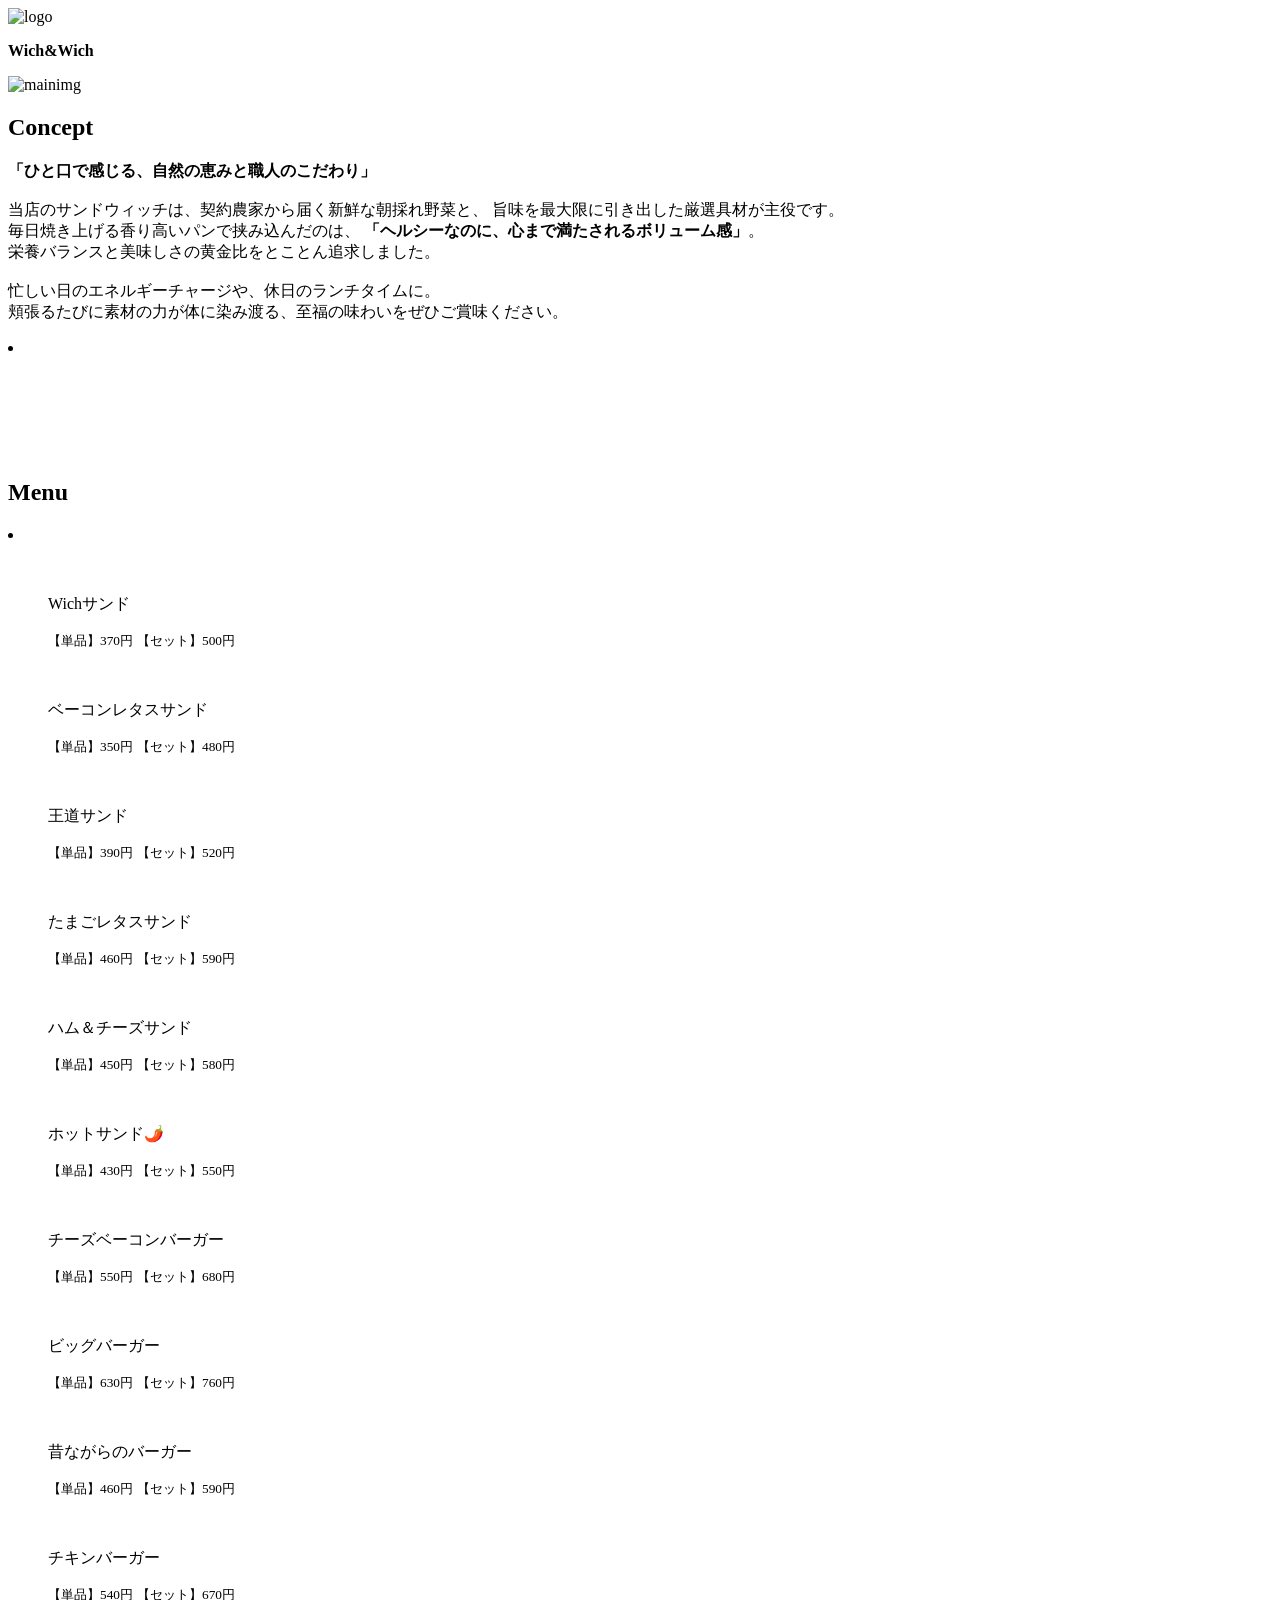
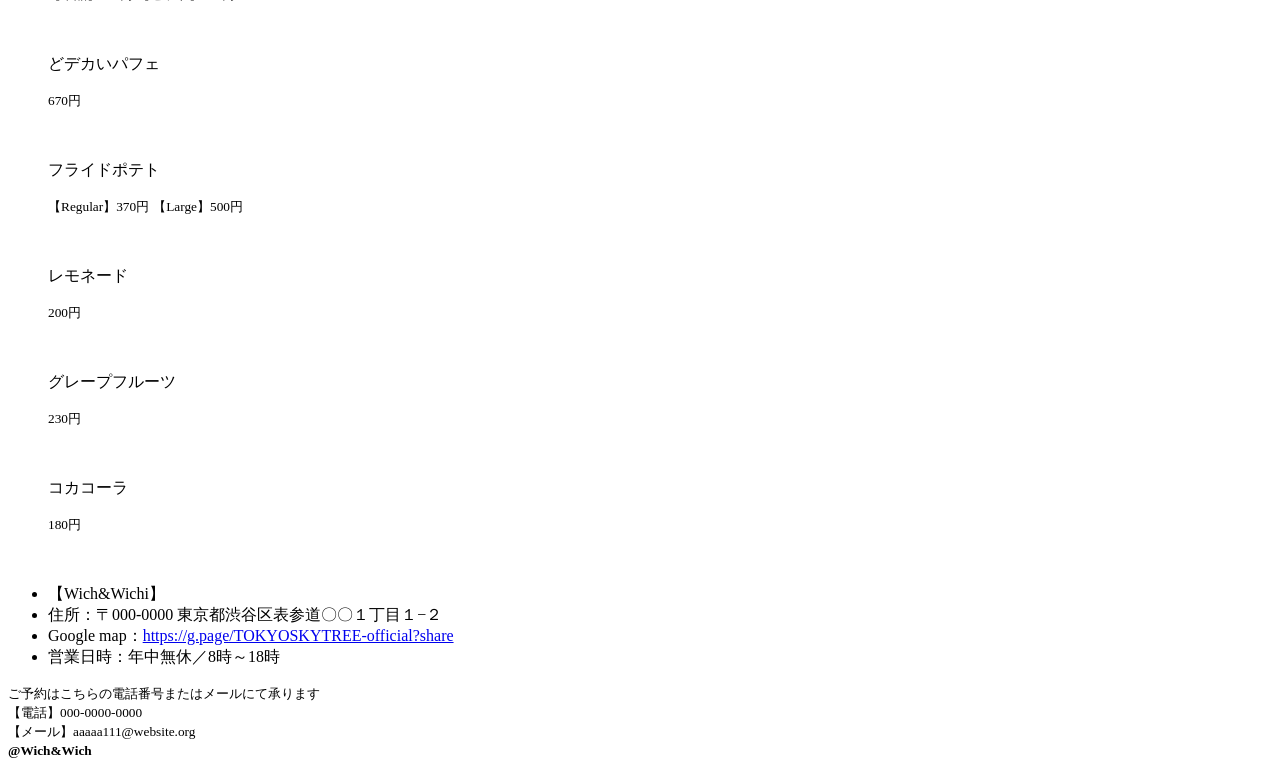
==== index.html @ f60817ed "Add files via upload" ====
<!DOCTYPE html>
<html lang="jp">

<head>
    <meta charset="UTF-8">
    <meta name="viewport" content="width=device-width, initial-scale=1.0">
    <title>sandwich site</title>
    <link rel="stylesheet" href="style2.css">
</head>

<body>
    <div class="sw_header">
        <img src="/Users/user/Downloads/Webデザイン/ポートフォリオ/site2/sozai/logo.png" alt="logo">
        <p><b>Wich&Wich</b></p>
    </div>

    <div class="mainimg">
        <img src="/Users/user/Downloads/Webデザイン/ポートフォリオ/site2/sozai/17.png" alt="mainimg">
    </div>

    <div class="main">
        <div class="about">
            <section class="shop-concept">
                <h1>Concept</h1>
                <div class="shop-setumei">
                    <p class="concept-text">
                        <b>「ひと口で感じる、自然の恵みと職人のこだわり」</b><br><br>
                        当店のサンドウィッチは、契約農家から届く新鮮な朝採れ野菜と、
                        旨味を最大限に引き出した厳選具材が主役です。<br>
                        毎日焼き上げる香り高いパンで挟み込んだのは、
                        <strong>「ヘルシーなのに、心まで満たされるボリューム感」</strong>。<br>
                        栄養バランスと美味しさの黄金比をとことん追求しました。<br><br>
                        忙しい日のエネルギーチャージや、休日のランチタイムに。<br>
                        頬張るたびに素材の力が体に染み渡る、至福の味わいをぜひご賞味ください。
                    </p>
                </div>
            </section>

            <div class="nouka">
                <li>
                    <ul>
                        <img src="/Users/user/Downloads/Webデザイン/ポートフォリオ/site2/sozai/24.png" alt="">
                    </ul>
                    <ul>
                        <img src="/Users/user/Downloads/Webデザイン/ポートフォリオ/site2/sozai/26.png" alt="">
                    </ul>
                    <ul>
                        <img src="/Users/user/Downloads/Webデザイン/ポートフォリオ/site2/sozai/25.png" alt="">
                    </ul>
                </li>
            </div>

            <section class="menu">
                <h1>Menu</h1>
                <div class="menu-syousai">
                    <li>
                        <ul>
                            <img src="/Users/user/Downloads/Webデザイン/ポートフォリオ/site2/sozai/1.png" alt="">
                            <div class="menu-name">
                                <p>Wichサンド</p>
                                <small>【単品】370円</small>
                                <small>【セット】500円</small>
                            </div>
                        </ul>
                        <ul>
                            <img src="/Users/user/Downloads/Webデザイン/ポートフォリオ/site2/sozai/2.png" alt="">
                            <div class="menu-name">
                                <p>ベーコンレタスサンド</p>
                                <small>【単品】350円</small>
                                <small>【セット】480円</small>
                            </div>
                        </ul>
                        <ul>
                            <img src="/Users/user/Downloads/Webデザイン/ポートフォリオ/site2/sozai/3.png" alt="">
                            <div class="menu-name">
                                <p>王道サンド</p>
                                <small>【単品】390円</small>
                                <small>【セット】520円</small>
                            </div>
                        </ul>
                        <ul>
                            <img src="/Users/user/Downloads/Webデザイン/ポートフォリオ/site2/sozai/5.png" alt="">
                            <div class="menu-name">
                                <p>たまごレタスサンド</p>
                                <small>【単品】460円</small>
                                <small>【セット】590円</small>
                            </div>
                        </ul>

                        <ul>
                            <img src="/Users/user/Downloads/Webデザイン/ポートフォリオ/site2/sozai/9.png" alt="">
                            <div class="menu-name">
                                <p>ハム＆チーズサンド</p>
                                <small>【単品】450円</small>
                                <small>【セット】580円</small>
                            </div>
                        </ul>
                        <ul>
                            <img src="/Users/user/Downloads/Webデザイン/ポートフォリオ/site2/sozai/6.png" alt="">
                            <div class="menu-name">
                                <p>ホットサンド🌶️</p>
                                <small>【単品】430円</small>
                                <small>【セット】550円</small>
                            </div>
                        </ul>
                        <ul>
                            <img src="/Users/user/Downloads/Webデザイン/ポートフォリオ/site2/sozai/7.png" alt="">
                            <div class="menu-name">
                                <p>チーズベーコンバーガー</p>
                                <small>【単品】550円</small>
                                <small>【セット】680円</small>
                            </div>
                        </ul>
                        <ul>
                            <img src="/Users/user/Downloads/Webデザイン/ポートフォリオ/site2/sozai/8.png" alt="">
                            <div class="menu-name">
                                <p>ビッグバーガー</p>
                                <small>【単品】630円</small>
                                <small>【セット】760円</small>
                            </div>
                        </ul>

                        <ul>
                            <img src="/Users/user/Downloads/Webデザイン/ポートフォリオ/site2/sozai/4.png" alt="">
                            <div class="menu-name">
                                <p>昔ながらのバーガー</p>
                                <small>【単品】460円</small>
                                <small>【セット】590円</small>
                            </div>
                        </ul>
                        <ul>
                            <img src="/Users/user/Downloads/Webデザイン/ポートフォリオ/site2/sozai/10.png" alt="">
                            <div class="menu-name">
                                <p>チキンバーガー</p>
                                <small>【単品】540円</small>
                                <small>【セット】670円</small>
                            </div>
                        </ul>
                        <ul>
                            <img src="/Users/user/Downloads/Webデザイン/ポートフォリオ/site2/sozai/11.png" alt="">
                            <div class="menu-name">
                                <p>どデカいパフェ</p>
                                <small>670円</small>
                            </div>
                        </ul>
                        <ul>
                            <img src="/Users/user/Downloads/Webデザイン/ポートフォリオ/site2/sozai/12.png" alt="">
                            <div class="menu-name">
                                <p>フライドポテト</p>
                                <small>【Regular】370円</small>
                                <small>【Large】500円</small>
                            </div>
                        </ul>

                        <ul>
                            <img src="/Users/user/Downloads/Webデザイン/ポートフォリオ/site2/sozai/13.png" alt="">
                            <div class="menu-name">
                                <p>レモネード</p>
                                <small>200円</small>
                            </div>
                        </ul>
                        <ul>
                            <img src="/Users/user/Downloads/Webデザイン/ポートフォリオ/site2/sozai/14.png" alt="">
                            <div class="menu-name">
                                <p>グレープフルーツ</p>
                                <small>230円</small>
                            </div>
                        </ul>
                        <ul>
                            <img src="/Users/user/Downloads/Webデザイン/ポートフォリオ/site2/sozai/15.png" alt="">
                            <div class="menu-name">
                                <p>コカコーラ</p>
                                <small>180円</small>
                            </div>
                        </ul>
                        <ul>
                            <img src="" alt="">
                            <div class="menu-name">
                                <p></p>
                                <small></small>
                            </div>
                        </ul>
                    </li>
                </div>
            </section>

            <div class="annai">
                <div class="chizu">
                    <ul>
                        <li>【Wich&Wichi】</li>
                        <li>住所：〒000-0000 東京都渋谷区表参道〇〇１丁目１−２</li>
                        <li>Google map：<a href="https://g.page/TOKYOSKYTREE-official?share">https://g.page/TOKYOSKYTREE-official?share</a></li>
                        <li>営業日時：年中無休／8時～18時</li>
                      </ul>
                </div>
                
                <small>ご予約はこちらの電話番号またはメールにて承ります<br>
                    【電話】000-0000-0000<br>
                    【メール】aaaaa111@website.org
                </small>
            </div>
        </div>
    </div>
</body>

<footer>
    <small><b>@Wich&Wich</b></small>
</footer>

</html>
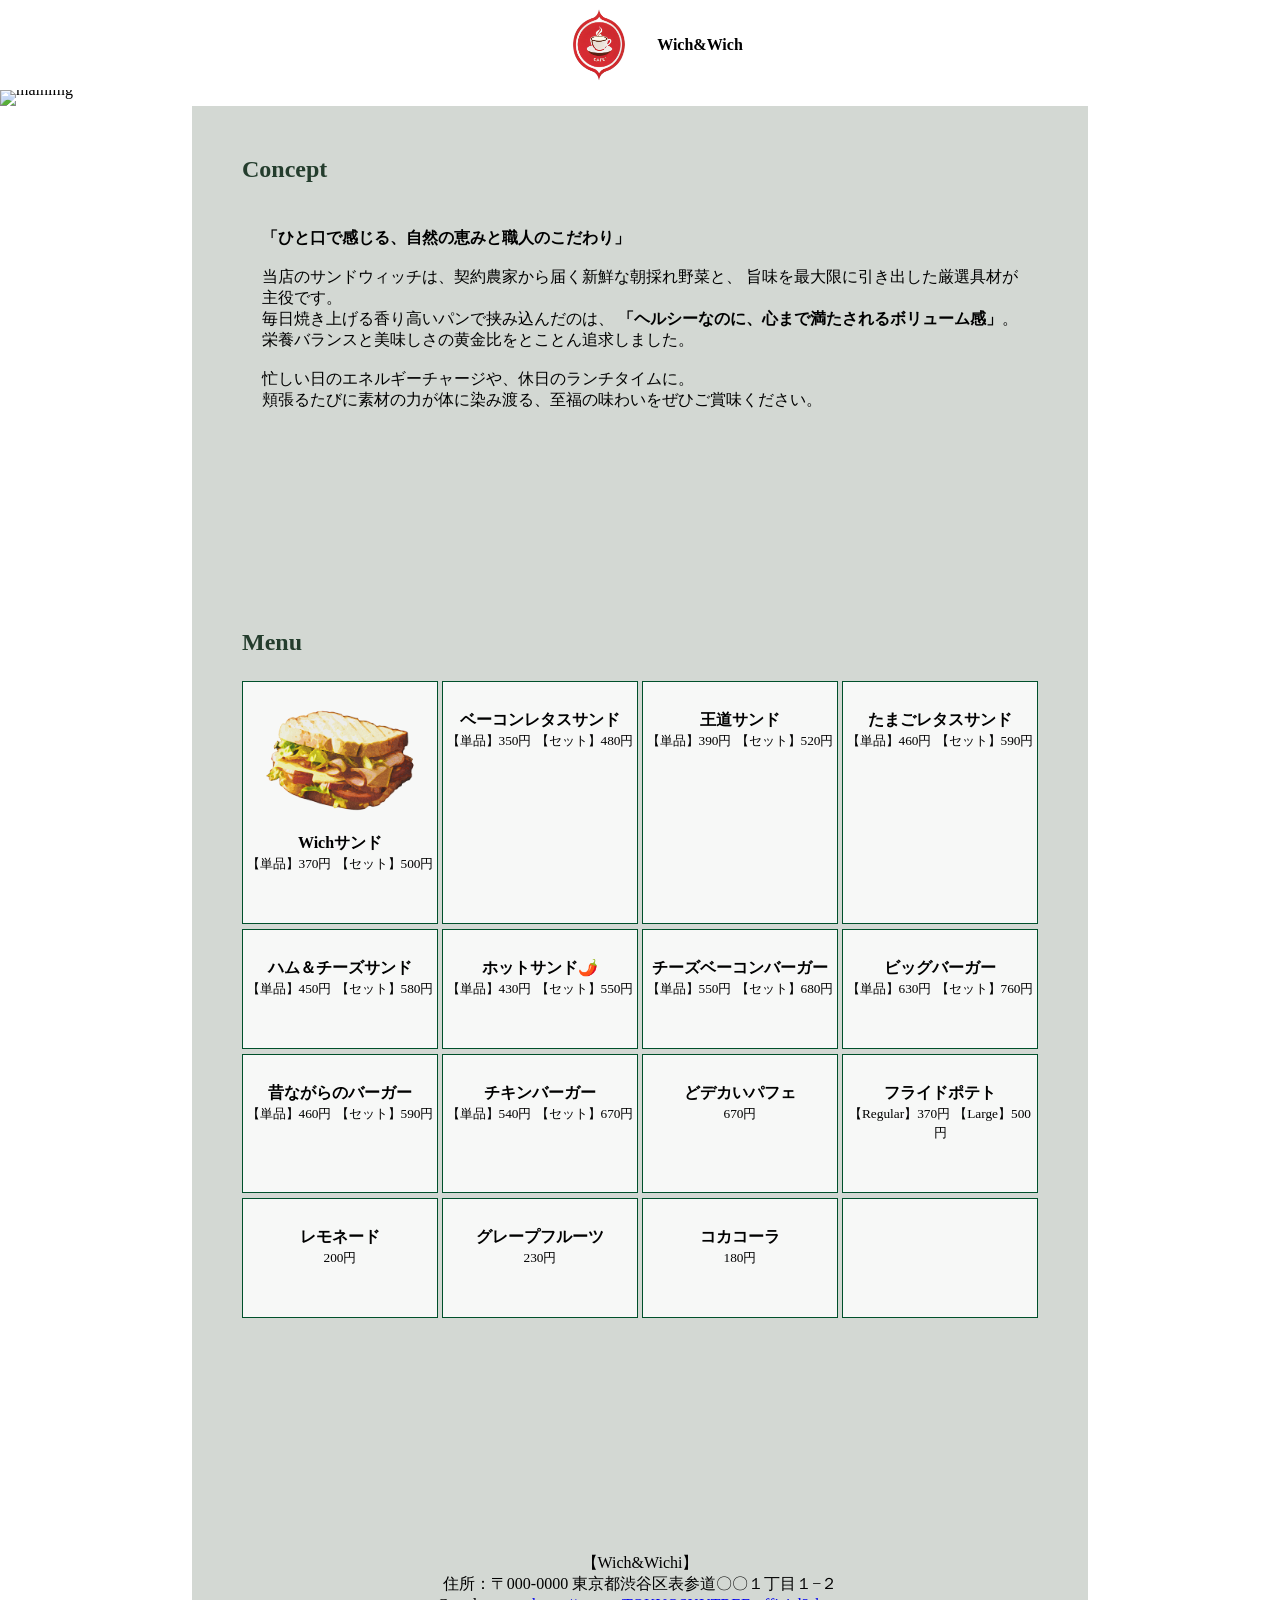
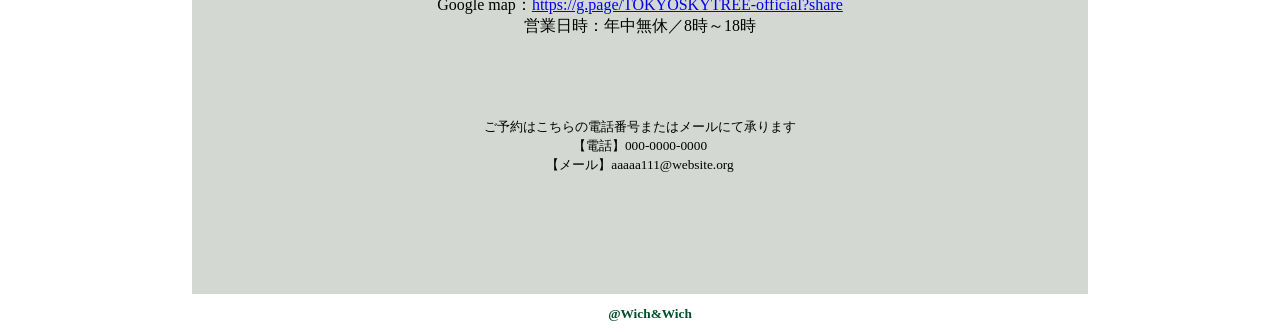
==== commit 137f0ea7: "Update index.html" ====
--- a/index.html
+++ b/index.html
@@ -10,12 +10,12 @@
 
 <body>
     <div class="sw_header">
-        <img src="/Users/user/Downloads/Webデザイン/ポートフォリオ/site2/sozai/logo.png" alt="logo">
+        <img src="logo.png" alt="logo">
         <p><b>Wich&Wich</b></p>
     </div>
 
     <div class="mainimg">
-        <img src="/Users/user/Downloads/Webデザイン/ポートフォリオ/site2/sozai/17.png" alt="mainimg">
+        <img src="17.png" alt="mainimg">
     </div>
 
     <div class="main">
@@ -55,7 +55,7 @@
                 <div class="menu-syousai">
                     <li>
                         <ul>
-                            <img src="/Users/user/Downloads/Webデザイン/ポートフォリオ/site2/sozai/1.png" alt="">
+                            <img src="1.png" alt="">
                             <div class="menu-name">
                                 <p>Wichサンド</p>
                                 <small>【単品】370円</small>
@@ -207,4 +207,4 @@
     <small><b>@Wich&Wich</b></small>
 </footer>
 
-</html>+</html>
--- a/style2.css
+++ b/style2.css
@@ -0,0 +1,187 @@
+@charset "UTF-8";
+
+*{
+    padding: 0;
+    margin: 0;
+}
+
+body {
+    width: 100%;
+    background-color: rgb(255, 255, 255);
+}
+
+/* header */
+
+.sw_header {
+    display: flex;
+    align-items: center;
+    justify-content: center;
+    background-color: white;
+}
+
+.sw_header img {
+    width: 120px;
+    height: 90px;
+}
+
+.sw_header p {
+    size: 30px;
+}
+
+
+/* header main img */
+
+.mainimg {
+    padding: 0px 0px 0px 0px;
+    line-height: 0em;
+    width: 100%;
+}
+
+.mainimg img {
+    width: 100%;
+    height: 450px;
+    object-fit: cover;
+}
+
+
+/* main about */
+
+.main {
+    width: 70%;
+    background-color: rgba(83, 101, 83, 0.256);
+    margin: auto;
+}
+
+
+/* コンセプト */
+
+.shop-concept {
+    padding: 50px;
+    padding-bottom: 30px;
+}
+
+h1 {
+    color: rgb(36, 61, 45);
+    padding-bottom: 25px;
+}
+
+.shop-concept p {
+    padding: 20px;
+}
+
+
+/* mouka img */
+
+.nouka {
+    padding-bottom: 100px;
+}
+
+.nouka li {
+    display: flex;
+    justify-content: space-between;
+    flex-wrap: wrap;
+    list-style: none;
+}
+
+.nouka ul {
+    width: calc(
+        (100% - 20px)/3
+    );
+}
+
+.nouka img {
+    width: 100%;
+}
+
+
+
+/* Menu */
+
+.menu {
+    padding: 50px;
+    padding-bottom: 200px;
+}
+
+.menu-syousai li {
+    display: flex;
+    flex-wrap: wrap;
+    justify-content: space-between;
+    list-style: none;
+}
+
+.menu-syousai ul {
+    padding-top: 10px;
+    padding-bottom: 50px;
+    line-height: normal;
+    border: 1px solid #00502b; /* 太さ1px、実線、黒色の枠線 */
+    margin-bottom: 5px;     /* 各項目の下に少し隙間を開ける */
+}
+
+.menu-syousai ul {
+    width: calc(
+        (100% - 20px)/4
+    );
+    background-color: rgba(255, 255, 255, 0.818);
+}
+
+.menu-syousai ul img {
+    width: 100%;
+}
+
+.menu-name {
+    width: 100%;
+    margin: auto;
+    text-align: center;
+}
+
+.menu p {
+    font-weight: bold;
+}
+
+
+/* annai */
+
+.annai {
+    text-align: center;
+    padding-bottom: 120px;
+}
+
+.chizu {
+    padding: 30px;
+    padding-bottom: 80px;
+}
+
+.chizu ul {
+    list-style: none;
+}
+
+
+
+/* footer */
+footer {
+    width: 100%;
+    background-color: #ffffff;
+    color: #00502b;
+    text-align: center;
+    padding: 10px;
+}
+
+
+
+
+
+@media(max-width:600px){
+    .rei li {
+        width: calc(
+            (100% - 8px)/2
+        );
+    }    
+}
+
+@media(max-width:400px){
+    .rei li {
+        width: calc(
+            (100% - 8px)/1
+        );
+    }    
+}
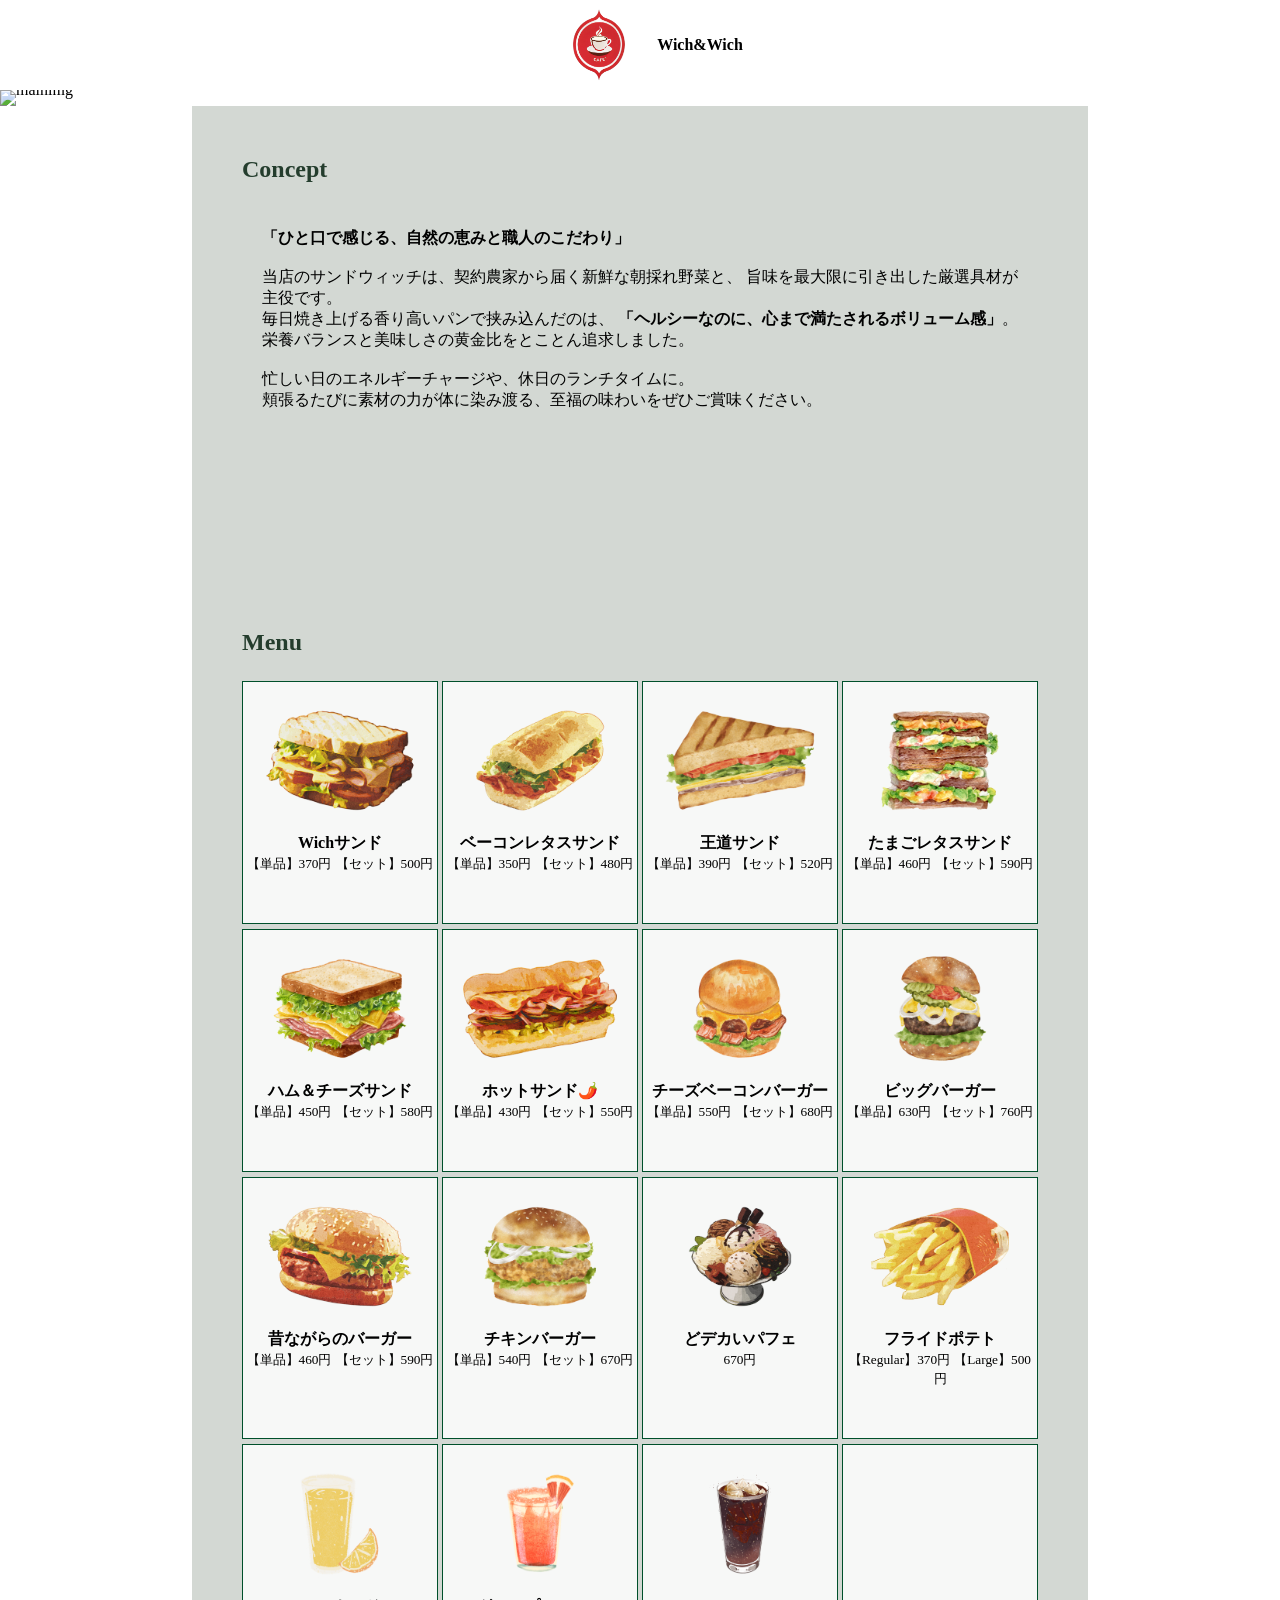
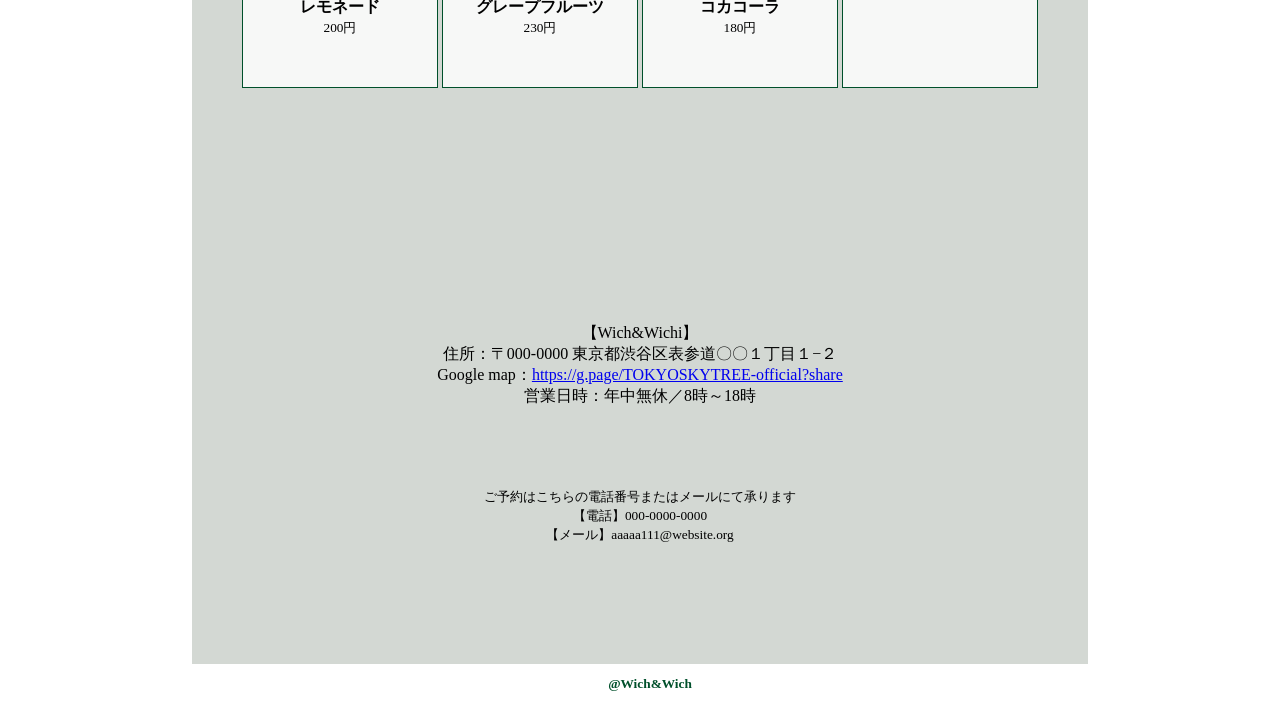
==== commit 24e9be62: "Update index.html" ====
--- a/index.html
+++ b/index.html
@@ -39,13 +39,13 @@
             <div class="nouka">
                 <li>
                     <ul>
-                        <img src="/Users/user/Downloads/Webデザイン/ポートフォリオ/site2/sozai/24.png" alt="">
+                        <img src="24.png" alt="">
                     </ul>
                     <ul>
-                        <img src="/Users/user/Downloads/Webデザイン/ポートフォリオ/site2/sozai/26.png" alt="">
+                        <img src="26.png" alt="">
                     </ul>
                     <ul>
-                        <img src="/Users/user/Downloads/Webデザイン/ポートフォリオ/site2/sozai/25.png" alt="">
+                        <img src="25.png" alt="">
                     </ul>
                 </li>
             </div>
@@ -63,7 +63,7 @@
                             </div>
                         </ul>
                         <ul>
-                            <img src="/Users/user/Downloads/Webデザイン/ポートフォリオ/site2/sozai/2.png" alt="">
+                            <img src="2.png" alt="">
                             <div class="menu-name">
                                 <p>ベーコンレタスサンド</p>
                                 <small>【単品】350円</small>
@@ -71,7 +71,7 @@
                             </div>
                         </ul>
                         <ul>
-                            <img src="/Users/user/Downloads/Webデザイン/ポートフォリオ/site2/sozai/3.png" alt="">
+                            <img src="3.png" alt="">
                             <div class="menu-name">
                                 <p>王道サンド</p>
                                 <small>【単品】390円</small>
@@ -79,7 +79,7 @@
                             </div>
                         </ul>
                         <ul>
-                            <img src="/Users/user/Downloads/Webデザイン/ポートフォリオ/site2/sozai/5.png" alt="">
+                            <img src="5.png" alt="">
                             <div class="menu-name">
                                 <p>たまごレタスサンド</p>
                                 <small>【単品】460円</small>
@@ -88,7 +88,7 @@
                         </ul>
 
                         <ul>
-                            <img src="/Users/user/Downloads/Webデザイン/ポートフォリオ/site2/sozai/9.png" alt="">
+                            <img src="9.png" alt="">
                             <div class="menu-name">
                                 <p>ハム＆チーズサンド</p>
                                 <small>【単品】450円</small>
@@ -96,7 +96,7 @@
                             </div>
                         </ul>
                         <ul>
-                            <img src="/Users/user/Downloads/Webデザイン/ポートフォリオ/site2/sozai/6.png" alt="">
+                            <img src="6.png" alt="">
                             <div class="menu-name">
                                 <p>ホットサンド🌶️</p>
                                 <small>【単品】430円</small>
@@ -104,7 +104,7 @@
                             </div>
                         </ul>
                         <ul>
-                            <img src="/Users/user/Downloads/Webデザイン/ポートフォリオ/site2/sozai/7.png" alt="">
+                            <img src="7.png" alt="">
                             <div class="menu-name">
                                 <p>チーズベーコンバーガー</p>
                                 <small>【単品】550円</small>
@@ -112,7 +112,7 @@
                             </div>
                         </ul>
                         <ul>
-                            <img src="/Users/user/Downloads/Webデザイン/ポートフォリオ/site2/sozai/8.png" alt="">
+                            <img src="8.png" alt="">
                             <div class="menu-name">
                                 <p>ビッグバーガー</p>
                                 <small>【単品】630円</small>
@@ -121,7 +121,7 @@
                         </ul>
 
                         <ul>
-                            <img src="/Users/user/Downloads/Webデザイン/ポートフォリオ/site2/sozai/4.png" alt="">
+                            <img src="4.png" alt="">
                             <div class="menu-name">
                                 <p>昔ながらのバーガー</p>
                                 <small>【単品】460円</small>
@@ -129,7 +129,7 @@
                             </div>
                         </ul>
                         <ul>
-                            <img src="/Users/user/Downloads/Webデザイン/ポートフォリオ/site2/sozai/10.png" alt="">
+                            <img src="10.png" alt="">
                             <div class="menu-name">
                                 <p>チキンバーガー</p>
                                 <small>【単品】540円</small>
@@ -137,14 +137,14 @@
                             </div>
                         </ul>
                         <ul>
-                            <img src="/Users/user/Downloads/Webデザイン/ポートフォリオ/site2/sozai/11.png" alt="">
+                            <img src="11.png" alt="">
                             <div class="menu-name">
                                 <p>どデカいパフェ</p>
                                 <small>670円</small>
                             </div>
                         </ul>
                         <ul>
-                            <img src="/Users/user/Downloads/Webデザイン/ポートフォリオ/site2/sozai/12.png" alt="">
+                            <img src="12.png" alt="">
                             <div class="menu-name">
                                 <p>フライドポテト</p>
                                 <small>【Regular】370円</small>
@@ -153,21 +153,21 @@
                         </ul>
 
                         <ul>
-                            <img src="/Users/user/Downloads/Webデザイン/ポートフォリオ/site2/sozai/13.png" alt="">
+                            <img src="13.png" alt="">
                             <div class="menu-name">
                                 <p>レモネード</p>
                                 <small>200円</small>
                             </div>
                         </ul>
                         <ul>
-                            <img src="/Users/user/Downloads/Webデザイン/ポートフォリオ/site2/sozai/14.png" alt="">
+                            <img src="14.png" alt="">
                             <div class="menu-name">
                                 <p>グレープフルーツ</p>
                                 <small>230円</small>
                             </div>
                         </ul>
                         <ul>
-                            <img src="/Users/user/Downloads/Webデザイン/ポートフォリオ/site2/sozai/15.png" alt="">
+                            <img src="15.png" alt="">
                             <div class="menu-name">
                                 <p>コカコーラ</p>
                                 <small>180円</small>
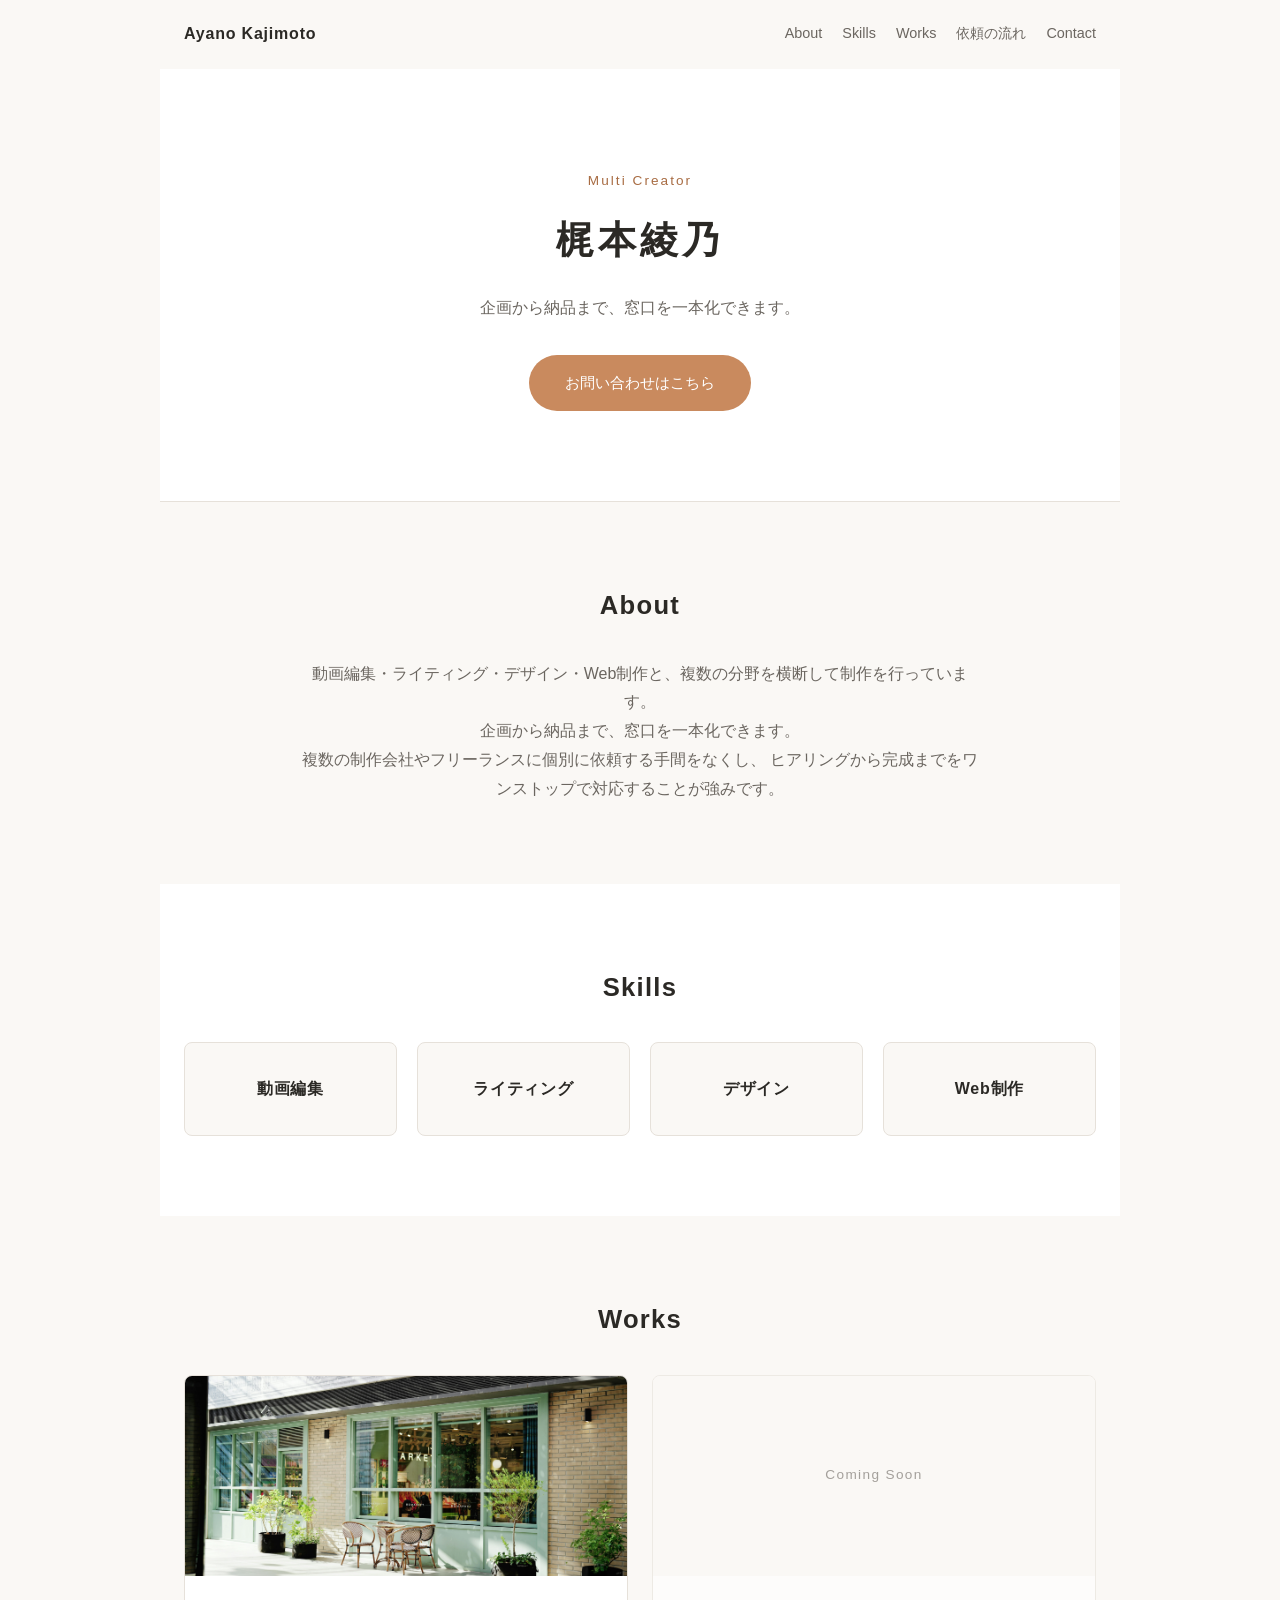
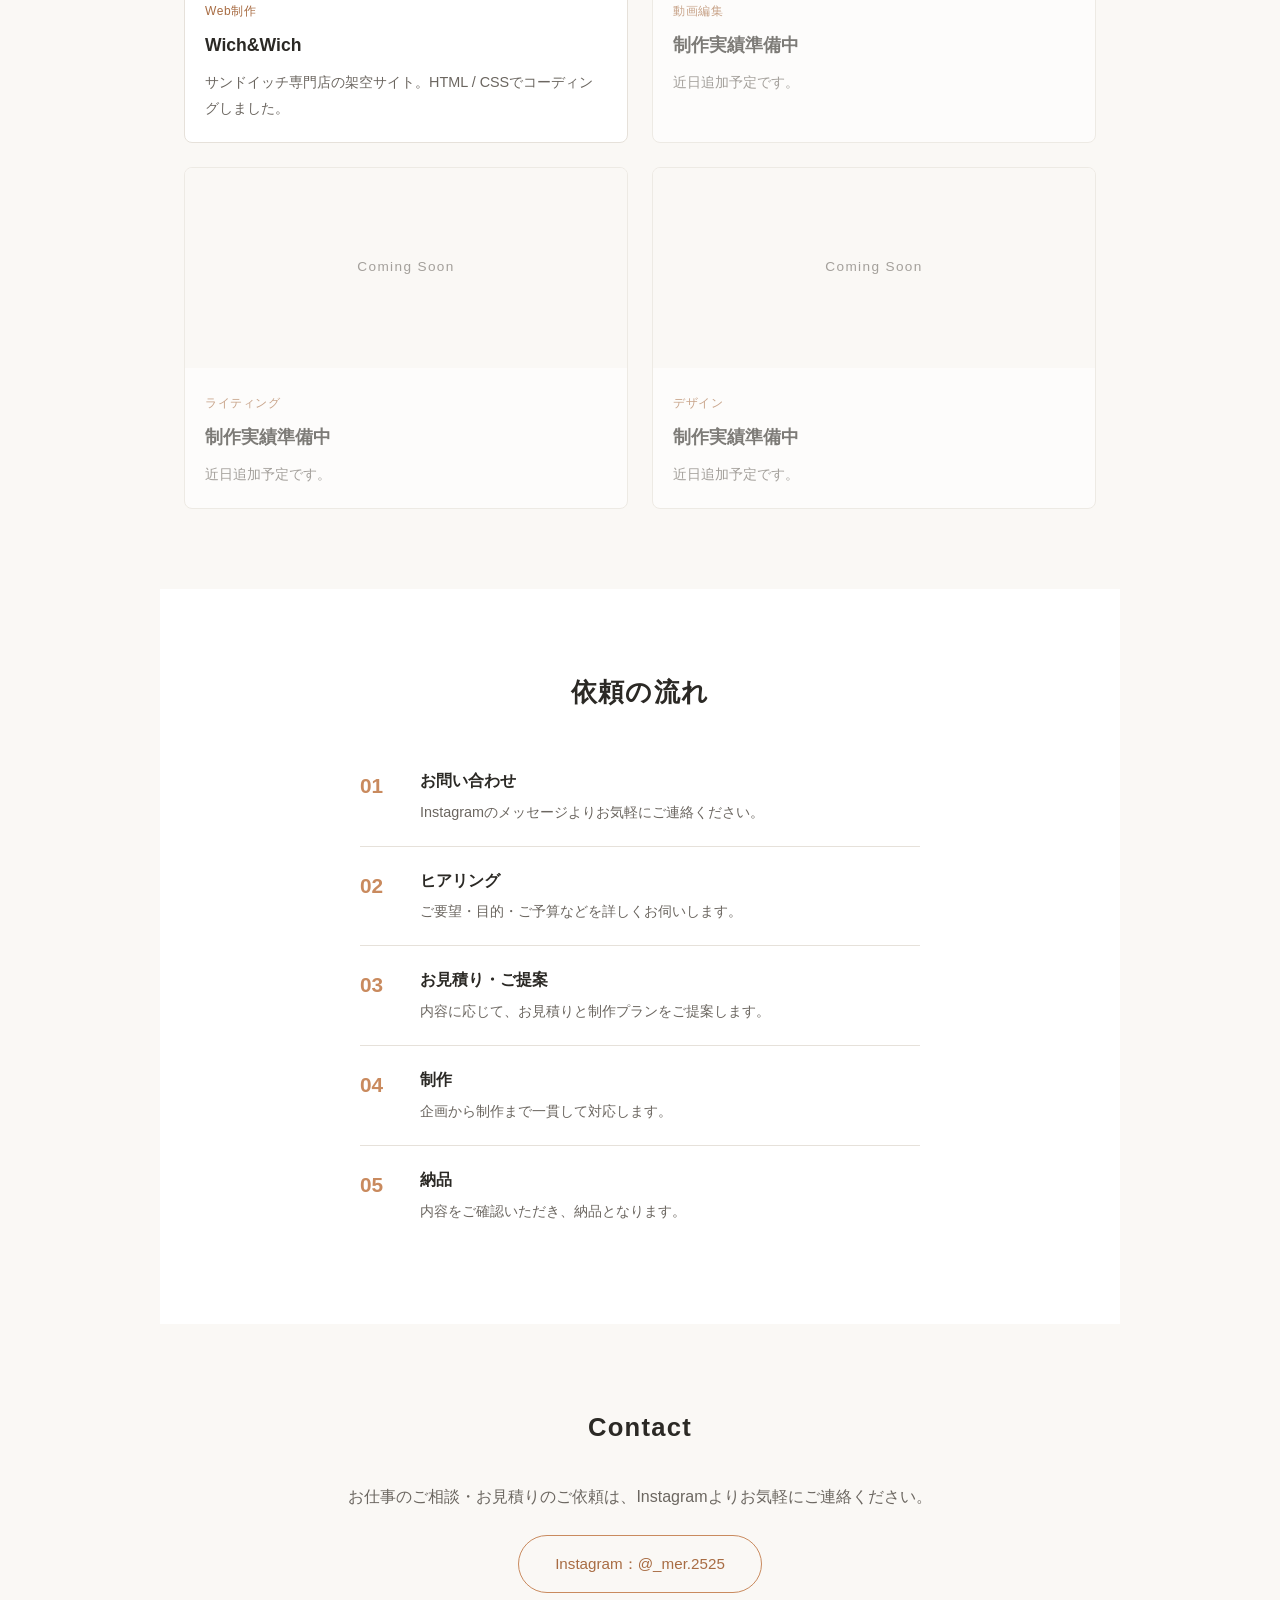
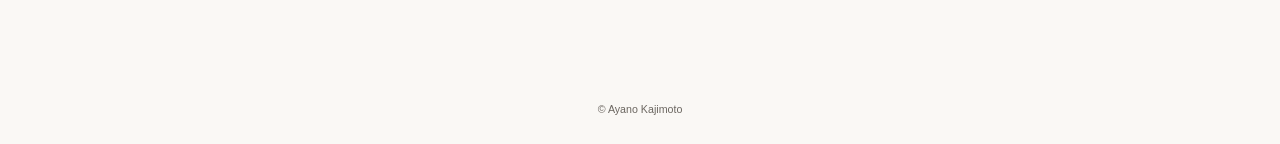
==== commit f7fb1640: "Add personal portfolio homepage, move sample site under works/ Build a new top-level portfolio page " ====
--- a/index.html
+++ b/index.html
@@ -1,210 +1,160 @@
 <!DOCTYPE html>
-<html lang="jp">
+<html lang="ja">
 
 <head>
     <meta charset="UTF-8">
     <meta name="viewport" content="width=device-width, initial-scale=1.0">
-    <title>sandwich site</title>
-    <link rel="stylesheet" href="style2.css">
+    <title>梶本綾乃 | マルチクリエイター</title>
+    <meta name="description" content="梶本綾乃のポートフォリオサイト。動画編集・ライティング・デザイン・Web制作を、企画から納品まで一人で対応します。">
+    <link rel="stylesheet" href="style.css">
 </head>
 
 <body>
-    <div class="sw_header">
-        <img src="logo.png" alt="logo">
-        <p><b>Wich&Wich</b></p>
-    </div>
+    <header class="site-header">
+        <p class="site-header__name">Ayano Kajimoto</p>
+        <nav class="site-header__nav">
+            <a href="#about">About</a>
+            <a href="#skills">Skills</a>
+            <a href="#works">Works</a>
+            <a href="#flow">依頼の流れ</a>
+            <a href="#contact">Contact</a>
+        </nav>
+    </header>
 
-    <div class="mainimg">
-        <img src="17.png" alt="mainimg">
-    </div>
+    <section class="hero">
+        <p class="hero__label">Multi Creator</p>
+        <h1 class="hero__title">梶本綾乃</h1>
+        <p class="hero__catch">企画から納品まで、窓口を一本化できます。</p>
+        <a href="#contact" class="hero__cta">お問い合わせはこちら</a>
+    </section>
 
-    <div class="main">
-        <div class="about">
-            <section class="shop-concept">
-                <h1>Concept</h1>
-                <div class="shop-setumei">
-                    <p class="concept-text">
-                        <b>「ひと口で感じる、自然の恵みと職人のこだわり」</b><br><br>
-                        当店のサンドウィッチは、契約農家から届く新鮮な朝採れ野菜と、
-                        旨味を最大限に引き出した厳選具材が主役です。<br>
-                        毎日焼き上げる香り高いパンで挟み込んだのは、
-                        <strong>「ヘルシーなのに、心まで満たされるボリューム感」</strong>。<br>
-                        栄養バランスと美味しさの黄金比をとことん追求しました。<br><br>
-                        忙しい日のエネルギーチャージや、休日のランチタイムに。<br>
-                        頬張るたびに素材の力が体に染み渡る、至福の味わいをぜひご賞味ください。
-                    </p>
+    <main>
+        <section id="about" class="about">
+            <h2>About</h2>
+            <div class="about__body">
+                <p>
+                    動画編集・ライティング・デザイン・Web制作と、複数の分野を横断して制作を行っています。<br>
+                    企画から納品まで、窓口を一本化できます。<br>
+                    複数の制作会社やフリーランスに個別に依頼する手間をなくし、
+                    ヒアリングから完成までをワンストップで対応することが強みです。
+                </p>
+            </div>
+        </section>
+
+        <section id="skills" class="skills">
+            <h2>Skills</h2>
+            <div class="skills__grid">
+                <div class="skill-card">
+                    <h3>動画編集</h3>
                 </div>
-            </section>
+                <div class="skill-card">
+                    <h3>ライティング</h3>
+                </div>
+                <div class="skill-card">
+                    <h3>デザイン</h3>
+                </div>
+                <div class="skill-card">
+                    <h3>Web制作</h3>
+                </div>
+            </div>
+        </section>
 
-            <div class="nouka">
+        <section id="works" class="works">
+            <h2>Works</h2>
+            <div class="works__grid">
+                <a class="work-card" href="works/wichwich/index.html" target="_blank" rel="noopener">
+                    <div class="work-card__thumb">
+                        <img src="works/wichwich/17.png" alt="Wich&amp;Wich サイトのメインビジュアル">
+                    </div>
+                    <div class="work-card__body">
+                        <span class="work-card__category">Web制作</span>
+                        <h3>Wich&amp;Wich</h3>
+                        <p>サンドイッチ専門店の架空サイト。HTML / CSSでコーディングしました。</p>
+                    </div>
+                </a>
+
+                <div class="work-card work-card--soon">
+                    <div class="work-card__thumb work-card__thumb--soon">Coming Soon</div>
+                    <div class="work-card__body">
+                        <span class="work-card__category">動画編集</span>
+                        <h3>制作実績準備中</h3>
+                        <p>近日追加予定です。</p>
+                    </div>
+                </div>
+
+                <div class="work-card work-card--soon">
+                    <div class="work-card__thumb work-card__thumb--soon">Coming Soon</div>
+                    <div class="work-card__body">
+                        <span class="work-card__category">ライティング</span>
+                        <h3>制作実績準備中</h3>
+                        <p>近日追加予定です。</p>
+                    </div>
+                </div>
+
+                <div class="work-card work-card--soon">
+                    <div class="work-card__thumb work-card__thumb--soon">Coming Soon</div>
+                    <div class="work-card__body">
+                        <span class="work-card__category">デザイン</span>
+                        <h3>制作実績準備中</h3>
+                        <p>近日追加予定です。</p>
+                    </div>
+                </div>
+            </div>
+        </section>
+
+        <section id="flow" class="flow">
+            <h2>依頼の流れ</h2>
+            <ol class="flow__list">
                 <li>
-                    <ul>
-                        <img src="24.png" alt="">
-                    </ul>
-                    <ul>
-                        <img src="26.png" alt="">
-                    </ul>
-                    <ul>
-                        <img src="25.png" alt="">
-                    </ul>
+                    <span class="flow__step">01</span>
+                    <div>
+                        <h3>お問い合わせ</h3>
+                        <p>Instagramのメッセージよりお気軽にご連絡ください。</p>
+                    </div>
                 </li>
-            </div>
+                <li>
+                    <span class="flow__step">02</span>
+                    <div>
+                        <h3>ヒアリング</h3>
+                        <p>ご要望・目的・ご予算などを詳しくお伺いします。</p>
+                    </div>
+                </li>
+                <li>
+                    <span class="flow__step">03</span>
+                    <div>
+                        <h3>お見積り・ご提案</h3>
+                        <p>内容に応じて、お見積りと制作プランをご提案します。</p>
+                    </div>
+                </li>
+                <li>
+                    <span class="flow__step">04</span>
+                    <div>
+                        <h3>制作</h3>
+                        <p>企画から制作まで一貫して対応します。</p>
+                    </div>
+                </li>
+                <li>
+                    <span class="flow__step">05</span>
+                    <div>
+                        <h3>納品</h3>
+                        <p>内容をご確認いただき、納品となります。</p>
+                    </div>
+                </li>
+            </ol>
+        </section>
 
-            <section class="menu">
-                <h1>Menu</h1>
-                <div class="menu-syousai">
-                    <li>
-                        <ul>
-                            <img src="1.png" alt="">
-                            <div class="menu-name">
-                                <p>Wichサンド</p>
-                                <small>【単品】370円</small>
-                                <small>【セット】500円</small>
-                            </div>
-                        </ul>
-                        <ul>
-                            <img src="2.png" alt="">
-                            <div class="menu-name">
-                                <p>ベーコンレタスサンド</p>
-                                <small>【単品】350円</small>
-                                <small>【セット】480円</small>
-                            </div>
-                        </ul>
-                        <ul>
-                            <img src="3.png" alt="">
-                            <div class="menu-name">
-                                <p>王道サンド</p>
-                                <small>【単品】390円</small>
-                                <small>【セット】520円</small>
-                            </div>
-                        </ul>
-                        <ul>
-                            <img src="5.png" alt="">
-                            <div class="menu-name">
-                                <p>たまごレタスサンド</p>
-                                <small>【単品】460円</small>
-                                <small>【セット】590円</small>
-                            </div>
-                        </ul>
+        <section id="contact" class="contact">
+            <h2>Contact</h2>
+            <p>お仕事のご相談・お見積りのご依頼は、Instagramよりお気軽にご連絡ください。</p>
+            <a class="contact__link" href="https://www.instagram.com/_mer.2525/?hl=ja" target="_blank" rel="noopener">
+                Instagram：@_mer.2525
+            </a>
+        </section>
+    </main>
 
-                        <ul>
-                            <img src="9.png" alt="">
-                            <div class="menu-name">
-                                <p>ハム＆チーズサンド</p>
-                                <small>【単品】450円</small>
-                                <small>【セット】580円</small>
-                            </div>
-                        </ul>
-                        <ul>
-                            <img src="6.png" alt="">
-                            <div class="menu-name">
-                                <p>ホットサンド🌶️</p>
-                                <small>【単品】430円</small>
-                                <small>【セット】550円</small>
-                            </div>
-                        </ul>
-                        <ul>
-                            <img src="7.png" alt="">
-                            <div class="menu-name">
-                                <p>チーズベーコンバーガー</p>
-                                <small>【単品】550円</small>
-                                <small>【セット】680円</small>
-                            </div>
-                        </ul>
-                        <ul>
-                            <img src="8.png" alt="">
-                            <div class="menu-name">
-                                <p>ビッグバーガー</p>
-                                <small>【単品】630円</small>
-                                <small>【セット】760円</small>
-                            </div>
-                        </ul>
-
-                        <ul>
-                            <img src="4.png" alt="">
-                            <div class="menu-name">
-                                <p>昔ながらのバーガー</p>
-                                <small>【単品】460円</small>
-                                <small>【セット】590円</small>
-                            </div>
-                        </ul>
-                        <ul>
-                            <img src="10.png" alt="">
-                            <div class="menu-name">
-                                <p>チキンバーガー</p>
-                                <small>【単品】540円</small>
-                                <small>【セット】670円</small>
-                            </div>
-                        </ul>
-                        <ul>
-                            <img src="11.png" alt="">
-                            <div class="menu-name">
-                                <p>どデカいパフェ</p>
-                                <small>670円</small>
-                            </div>
-                        </ul>
-                        <ul>
-                            <img src="12.png" alt="">
-                            <div class="menu-name">
-                                <p>フライドポテト</p>
-                                <small>【Regular】370円</small>
-                                <small>【Large】500円</small>
-                            </div>
-                        </ul>
-
-                        <ul>
-                            <img src="13.png" alt="">
-                            <div class="menu-name">
-                                <p>レモネード</p>
-                                <small>200円</small>
-                            </div>
-                        </ul>
-                        <ul>
-                            <img src="14.png" alt="">
-                            <div class="menu-name">
-                                <p>グレープフルーツ</p>
-                                <small>230円</small>
-                            </div>
-                        </ul>
-                        <ul>
-                            <img src="15.png" alt="">
-                            <div class="menu-name">
-                                <p>コカコーラ</p>
-                                <small>180円</small>
-                            </div>
-                        </ul>
-                        <ul>
-                            <img src="" alt="">
-                            <div class="menu-name">
-                                <p></p>
-                                <small></small>
-                            </div>
-                        </ul>
-                    </li>
-                </div>
-            </section>
-
-            <div class="annai">
-                <div class="chizu">
-                    <ul>
-                        <li>【Wich&Wichi】</li>
-                        <li>住所：〒000-0000 東京都渋谷区表参道〇〇１丁目１−２</li>
-                        <li>Google map：<a href="https://g.page/TOKYOSKYTREE-official?share">https://g.page/TOKYOSKYTREE-official?share</a></li>
-                        <li>営業日時：年中無休／8時～18時</li>
-                      </ul>
-                </div>
-                
-                <small>ご予約はこちらの電話番号またはメールにて承ります<br>
-                    【電話】000-0000-0000<br>
-                    【メール】aaaaa111@website.org
-                </small>
-            </div>
-        </div>
-    </div>
+    <footer class="site-footer">
+        <small>&copy; Ayano Kajimoto</small>
+    </footer>
 </body>
 
-<footer>
-    <small><b>@Wich&Wich</b></small>
-</footer>
-
 </html>
--- a/style.css
+++ b/style.css
@@ -0,0 +1,325 @@
+@charset "UTF-8";
+
+:root {
+    --color-bg: #faf8f5;
+    --color-surface: #ffffff;
+    --color-text: #2b2925;
+    --color-text-muted: #6b6660;
+    --color-accent: #c98a5e;
+    --color-accent-dark: #a86c43;
+    --color-border: #e6e1da;
+    --max-width: 960px;
+}
+
+* {
+    margin: 0;
+    padding: 0;
+    box-sizing: border-box;
+}
+
+body {
+    background-color: var(--color-bg);
+    color: var(--color-text);
+    font-family: "Hiragino Kaku Gothic ProN", "Hiragino Sans", "Yu Gothic", sans-serif;
+    line-height: 1.8;
+}
+
+a {
+    color: inherit;
+    text-decoration: none;
+}
+
+h2 {
+    font-size: 1.6rem;
+    margin-bottom: 32px;
+    text-align: center;
+    letter-spacing: 0.05em;
+}
+
+section {
+    max-width: var(--max-width);
+    margin: 0 auto;
+    padding: 80px 24px;
+}
+
+
+/* header */
+
+.site-header {
+    display: flex;
+    align-items: center;
+    justify-content: space-between;
+    max-width: var(--max-width);
+    margin: 0 auto;
+    padding: 20px 24px;
+    flex-wrap: wrap;
+    gap: 12px;
+}
+
+.site-header__name {
+    font-weight: bold;
+    letter-spacing: 0.05em;
+}
+
+.site-header__nav {
+    display: flex;
+    gap: 20px;
+    flex-wrap: wrap;
+}
+
+.site-header__nav a {
+    font-size: 0.9rem;
+    color: var(--color-text-muted);
+}
+
+.site-header__nav a:hover {
+    color: var(--color-accent-dark);
+}
+
+
+/* hero */
+
+.hero {
+    text-align: center;
+    padding: 100px 24px 90px;
+    background-color: var(--color-surface);
+    border-bottom: 1px solid var(--color-border);
+}
+
+.hero__label {
+    color: var(--color-accent-dark);
+    letter-spacing: 0.15em;
+    font-size: 0.85rem;
+    margin-bottom: 12px;
+}
+
+.hero__title {
+    font-size: 2.4rem;
+    letter-spacing: 0.1em;
+    margin-bottom: 20px;
+}
+
+.hero__catch {
+    color: var(--color-text-muted);
+    margin-bottom: 32px;
+}
+
+.hero__cta {
+    display: inline-block;
+    background-color: var(--color-accent);
+    color: #fff;
+    padding: 14px 36px;
+    border-radius: 999px;
+    font-size: 0.95rem;
+    transition: background-color 0.2s ease;
+}
+
+.hero__cta:hover {
+    background-color: var(--color-accent-dark);
+}
+
+
+/* about */
+
+.about__body {
+    max-width: 680px;
+    margin: 0 auto;
+    text-align: center;
+    color: var(--color-text-muted);
+}
+
+
+/* skills */
+
+.skills {
+    background-color: var(--color-surface);
+}
+
+.skills__grid {
+    display: grid;
+    grid-template-columns: repeat(4, 1fr);
+    gap: 20px;
+}
+
+.skill-card {
+    border: 1px solid var(--color-border);
+    border-radius: 8px;
+    padding: 32px 16px;
+    text-align: center;
+    background-color: var(--color-bg);
+}
+
+.skill-card h3 {
+    font-size: 1rem;
+    letter-spacing: 0.05em;
+}
+
+
+/* works */
+
+.works__grid {
+    display: grid;
+    grid-template-columns: repeat(2, 1fr);
+    gap: 24px;
+}
+
+.work-card {
+    display: block;
+    border: 1px solid var(--color-border);
+    border-radius: 8px;
+    overflow: hidden;
+    background-color: var(--color-surface);
+    transition: box-shadow 0.2s ease, transform 0.2s ease;
+}
+
+.work-card:not(.work-card--soon):hover {
+    box-shadow: 0 8px 24px rgba(0, 0, 0, 0.08);
+    transform: translateY(-2px);
+}
+
+.work-card__thumb img {
+    width: 100%;
+    height: 200px;
+    object-fit: cover;
+    display: block;
+}
+
+.work-card__thumb--soon {
+    height: 200px;
+    display: flex;
+    align-items: center;
+    justify-content: center;
+    color: var(--color-text-muted);
+    background-color: var(--color-bg);
+    letter-spacing: 0.1em;
+    font-size: 0.85rem;
+}
+
+.work-card--soon {
+    opacity: 0.6;
+}
+
+.work-card__body {
+    padding: 20px;
+}
+
+.work-card__category {
+    display: inline-block;
+    font-size: 0.75rem;
+    color: var(--color-accent-dark);
+    letter-spacing: 0.05em;
+    margin-bottom: 8px;
+}
+
+.work-card__body h3 {
+    font-size: 1.1rem;
+    margin-bottom: 8px;
+}
+
+.work-card__body p {
+    font-size: 0.9rem;
+    color: var(--color-text-muted);
+}
+
+
+/* flow */
+
+.flow {
+    background-color: var(--color-surface);
+}
+
+.flow__list {
+    list-style: none;
+    max-width: 560px;
+    margin: 0 auto;
+}
+
+.flow__list li {
+    display: flex;
+    align-items: flex-start;
+    gap: 20px;
+    padding: 20px 0;
+    border-bottom: 1px solid var(--color-border);
+}
+
+.flow__list li:last-child {
+    border-bottom: none;
+}
+
+.flow__step {
+    font-size: 1.3rem;
+    color: var(--color-accent);
+    font-weight: bold;
+    flex-shrink: 0;
+    width: 40px;
+}
+
+.flow__list h3 {
+    font-size: 1rem;
+    margin-bottom: 4px;
+}
+
+.flow__list p {
+    font-size: 0.9rem;
+    color: var(--color-text-muted);
+}
+
+
+/* contact */
+
+.contact {
+    text-align: center;
+}
+
+.contact p {
+    color: var(--color-text-muted);
+    margin-bottom: 24px;
+}
+
+.contact__link {
+    display: inline-block;
+    border: 1px solid var(--color-accent);
+    color: var(--color-accent-dark);
+    padding: 14px 36px;
+    border-radius: 999px;
+    font-size: 0.95rem;
+    transition: background-color 0.2s ease, color 0.2s ease;
+}
+
+.contact__link:hover {
+    background-color: var(--color-accent);
+    color: #fff;
+}
+
+
+/* footer */
+
+.site-footer {
+    text-align: center;
+    padding: 24px;
+    color: var(--color-text-muted);
+    font-size: 0.8rem;
+}
+
+
+/* responsive */
+
+@media (max-width: 700px) {
+    .skills__grid {
+        grid-template-columns: repeat(2, 1fr);
+    }
+
+    .works__grid {
+        grid-template-columns: 1fr;
+    }
+
+    .hero__title {
+        font-size: 1.9rem;
+    }
+}
+
+@media (max-width: 420px) {
+    .skills__grid {
+        grid-template-columns: 1fr;
+    }
+}
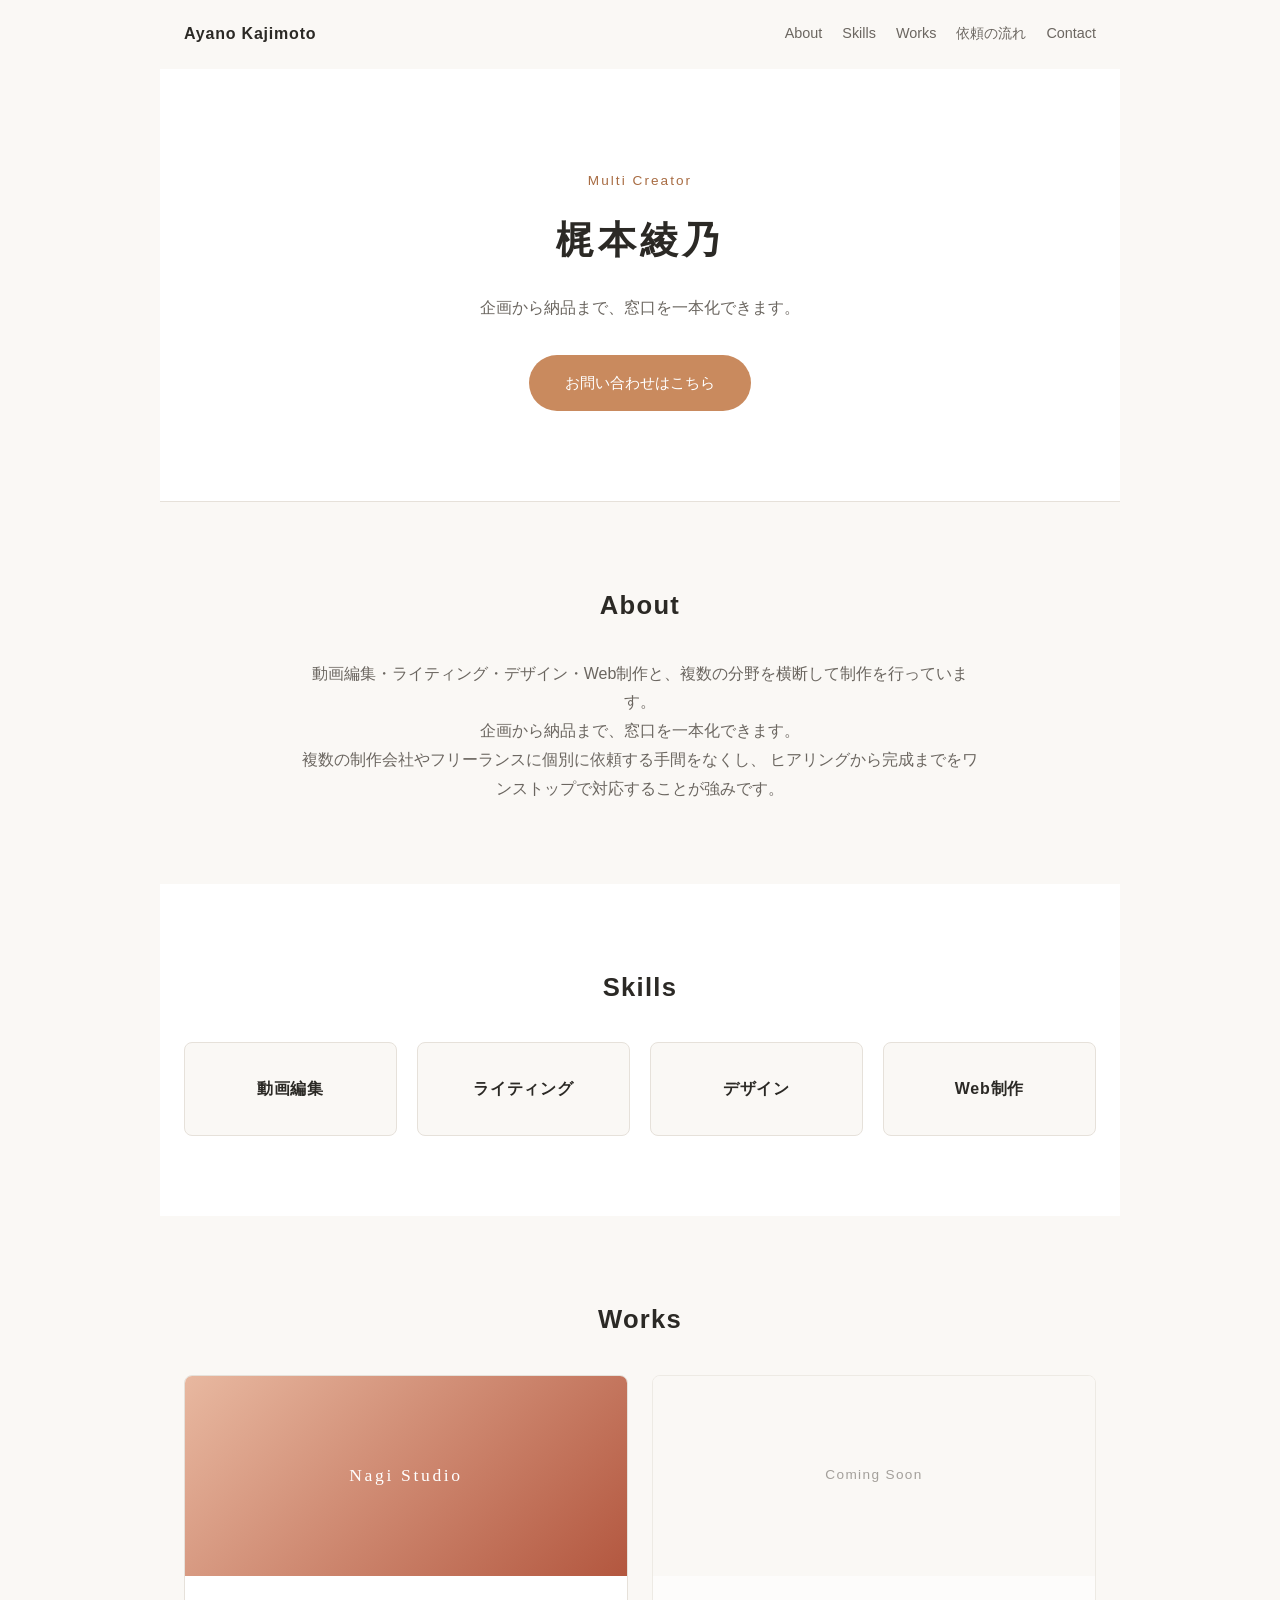
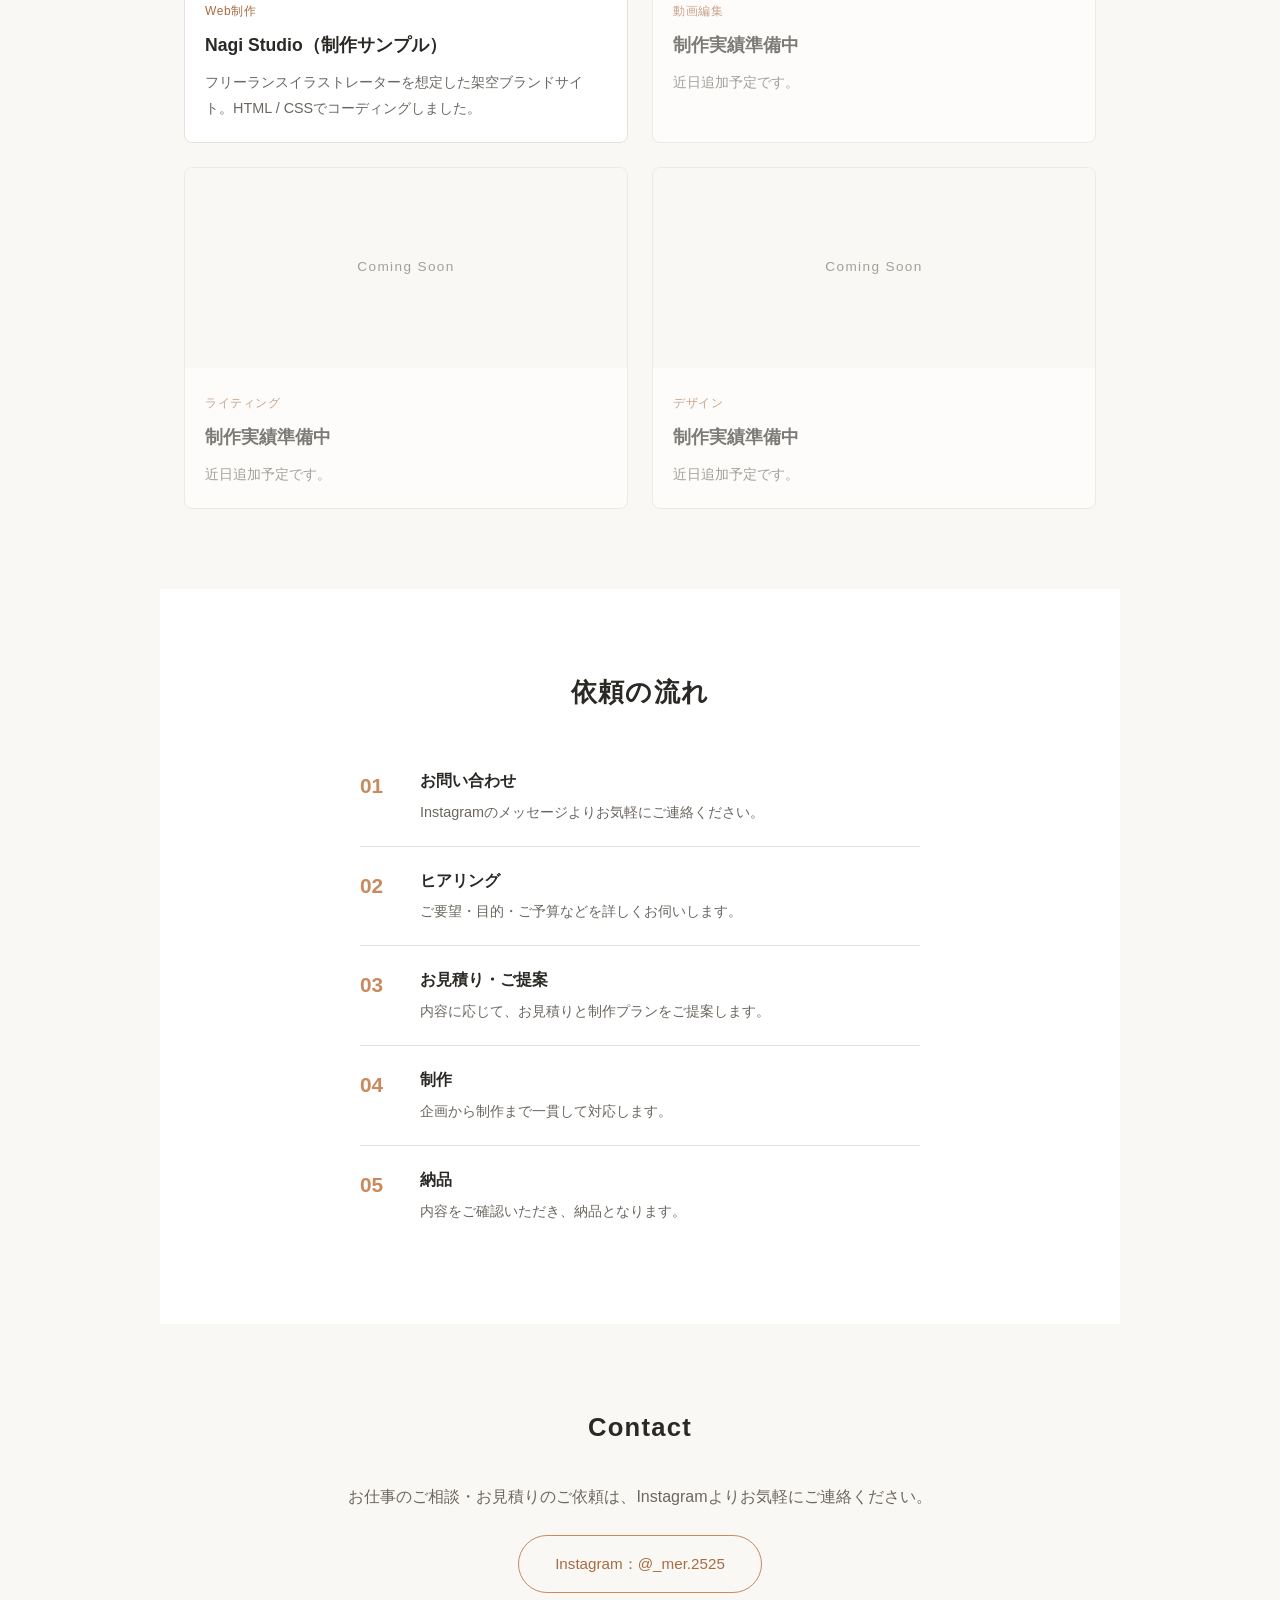
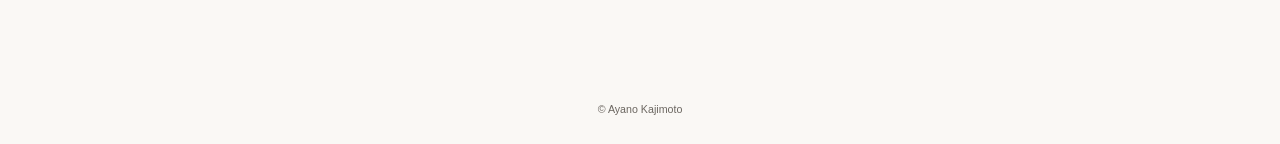
==== commit 89c93078: "Replace sandwich sample site with an original Web work sample Remove the old Wich&Wich practice site" ====
--- a/index.html
+++ b/index.html
@@ -62,14 +62,12 @@
         <section id="works" class="works">
             <h2>Works</h2>
             <div class="works__grid">
-                <a class="work-card" href="works/wichwich/index.html" target="_blank" rel="noopener">
-                    <div class="work-card__thumb">
-                        <img src="works/wichwich/17.png" alt="Wich&amp;Wich サイトのメインビジュアル">
-                    </div>
+                <a class="work-card" href="works/nagi-studio/index.html" target="_blank" rel="noopener">
+                    <div class="work-card__thumb work-card__thumb--gradient">Nagi Studio</div>
                     <div class="work-card__body">
                         <span class="work-card__category">Web制作</span>
-                        <h3>Wich&amp;Wich</h3>
-                        <p>サンドイッチ専門店の架空サイト。HTML / CSSでコーディングしました。</p>
+                        <h3>Nagi Studio（制作サンプル）</h3>
+                        <p>フリーランスイラストレーターを想定した架空ブランドサイト。HTML / CSSでコーディングしました。</p>
                     </div>
                 </a>
 
--- a/style.css
+++ b/style.css
@@ -184,6 +184,18 @@
     display: block;
 }
 
+.work-card__thumb--gradient {
+    height: 200px;
+    display: flex;
+    align-items: center;
+    justify-content: center;
+    background: linear-gradient(135deg, #e8b8a0, #b3573f);
+    color: #fff;
+    font-family: "Hiragino Mincho ProN", "Yu Mincho", serif;
+    letter-spacing: 0.15em;
+    font-size: 1.1rem;
+}
+
 .work-card__thumb--soon {
     height: 200px;
     display: flex;
